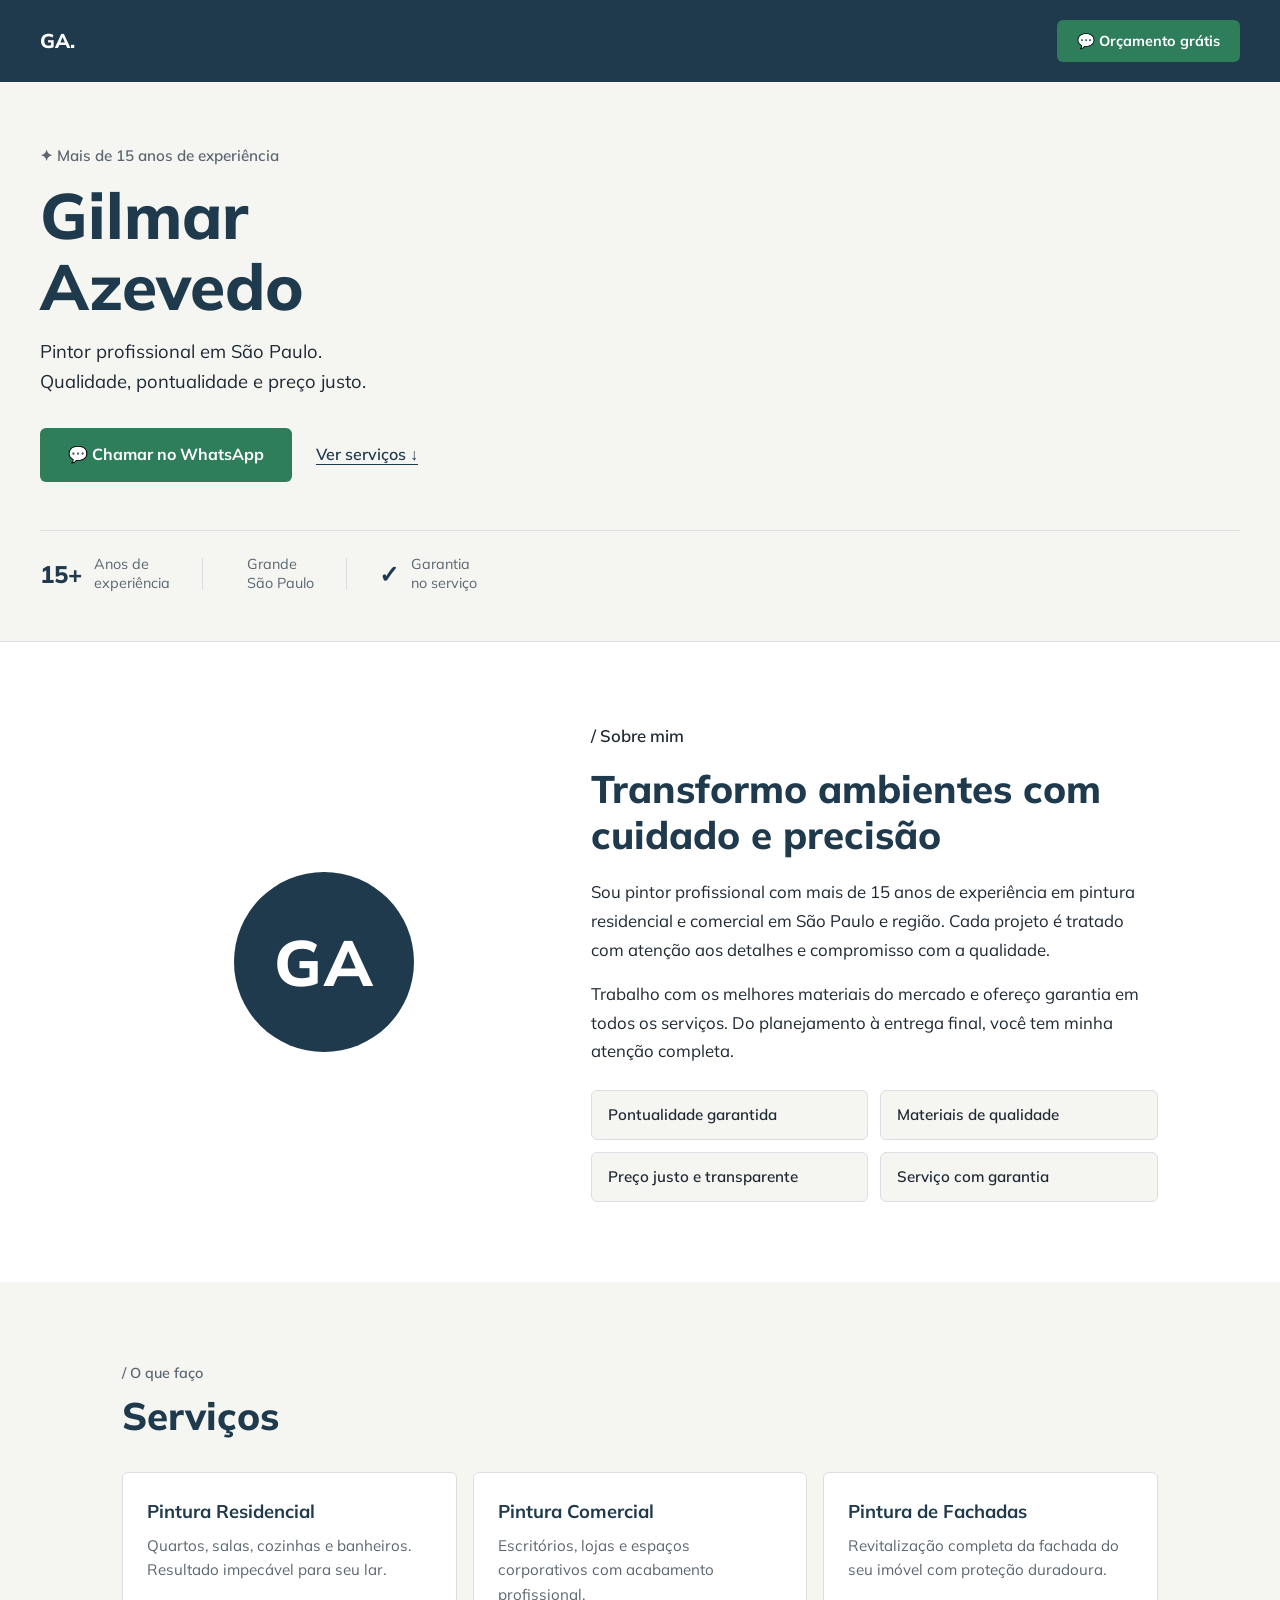
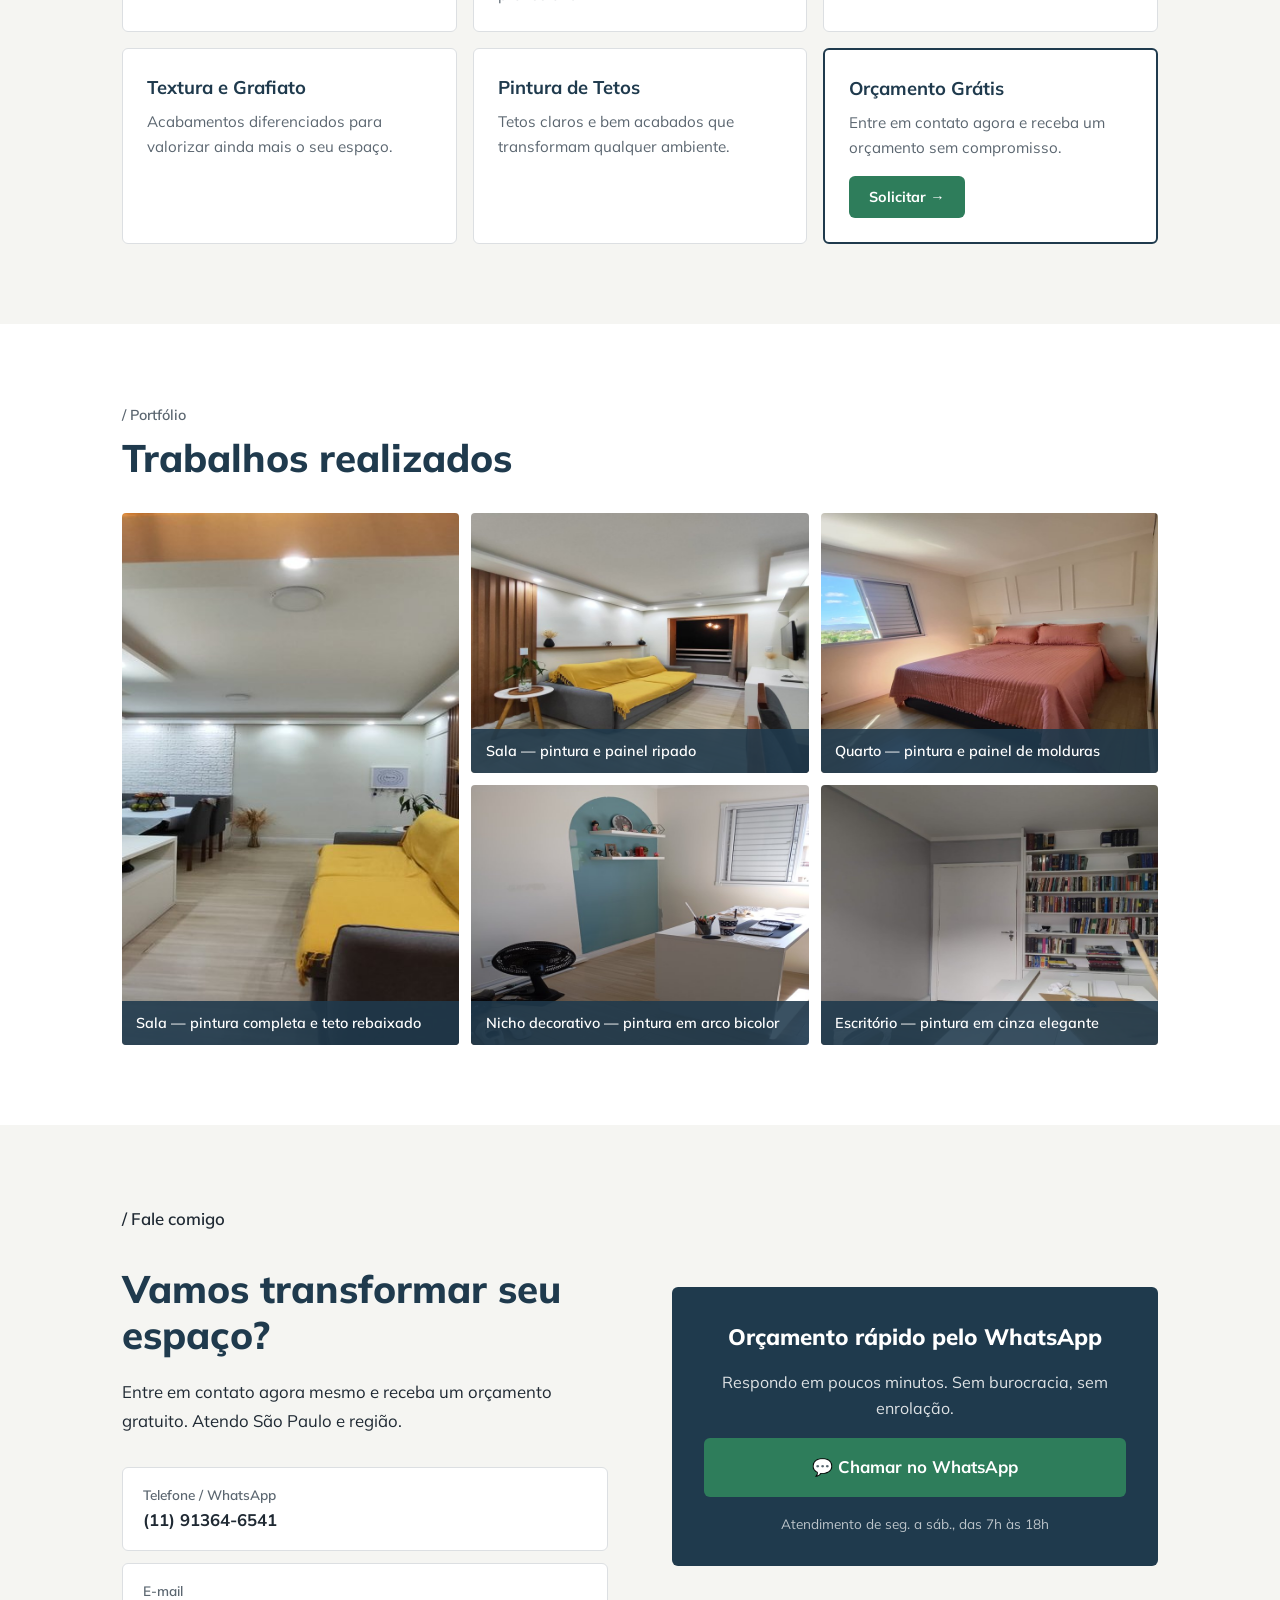
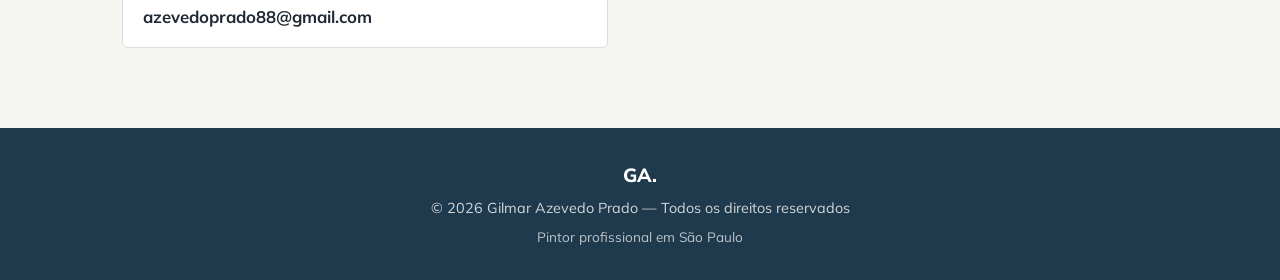
==== index.html @ 09b53ce0 "Novo visual" ====
<!DOCTYPE html>
<html lang="pt-br">
<head>
    <meta charset="UTF-8">
    <meta name="viewport" content="width=device-width, initial-scale=1.0">
    <title>Gilmar Azevedo — Pintor Profissional</title>
    <link rel="stylesheet" href="style.css">
    <link href="https://fonts.googleapis.com/css2?family=Playfair+Display:ital,wght@0,700;0,900;1,700&family=Mulish:wght@300;400;600&display=swap" rel="stylesheet">
</head>
<body>

    <!-- HEADER / HERO -->
    <header class="hero">
        <div class="hero-bg"></div>
        <nav class="navbar">
            <div class="logo">GA<span>.</span></div>
            <a href="https://wa.me/5511913646541?text=Olá,%20gostaria%20de%20um%20orçamento!" target="_blank" class="btn-whatsapp nav-btn">
                💬 Orçamento grátis
            </a>
        </nav>

        <div class="hero-content">
            <p class="hero-tag">✦ Mais de 15 anos de experiência</p>
            <h1>Gilmar<br><em>Azevedo</em></h1>
            <p class="hero-sub">Pintor profissional em São Paulo.<br>Qualidade, pontualidade e preço justo.</p>
            <div class="hero-actions">
                <a href="https://wa.me/5511913646541?text=Olá,%20gostaria%20de%20um%20orçamento!" target="_blank" class="btn-whatsapp">
                    💬 Chamar no WhatsApp
                </a>
                <a href="#servicos" class="btn-outline">Ver serviços ↓</a>
            </div>
        </div>

        <div class="hero-badges">
    <div class="badge">
        <span class="badge-num">15+</span>
        <span class="badge-label">Anos de<br>experiência</span>
    </div>
    <div class="badge-divider"></div>
    <div class="badge">
        <span class="badge-num"></span>
        <span class="badge-label">Grande<br>São Paulo</span>
    </div>
    <div class="badge-divider"></div>
    <div class="badge">
        <span class="badge-num">✓</span>
        <span class="badge-label">Garantia<br>no serviço</span>
    </div>
</div>
    </header>

    <main>

        <!-- SOBRE -->
        <section class="sobre" id="sobre">
            <div class="container sobre-grid">
                <div class="sobre-visual">
                    <div class="avatar-iniciais">GA</div>
                </div>
                <div class="sobre-texto">
                    <p class="section-label">/ Sobre mim</p>
                    <h2>Transformo ambientes com <em>cuidado e precisão</em></h2>
                    <p>Sou pintor profissional com mais de 15 anos de experiência em pintura residencial e comercial em São Paulo e região. Cada projeto é tratado com atenção aos detalhes e compromisso com a qualidade.</p>
                    <p>Trabalho com os melhores materiais do mercado e ofereço garantia em todos os serviços. Do planejamento à entrega final, você tem minha atenção completa.</p>
                    <div class="sobre-diferenciais">
                        <div class="diferencial">
                            <span class="diferencial-icon"></span>
                            <span>Pontualidade garantida</span>
                        </div>
                        <div class="diferencial">
                            <span class="diferencial-icon"></span>
                            <span>Materiais de qualidade</span>
                        </div>
                        <div class="diferencial">
                            <span class="diferencial-icon"></span>
                            <span>Preço justo e transparente</span>
                        </div>
                        <div class="diferencial">
                            <span class="diferencial-icon"></span>
                            <span>Serviço com garantia</span>
                        </div>
                    </div>
                </div>
            </div>
        </section>

        <!-- SERVIÇOS -->
        <section class="servicos" id="servicos">
            <div class="container">
                <p class="section-label">/ O que faço</p>
                <h2>Serviços</h2>
                <div class="servicos-grid">
                    <div class="servico-card">
                        <div class="servico-icon"></div>
                        <h3>Pintura Residencial</h3>
                        <p>Quartos, salas, cozinhas e banheiros. Resultado impecável para seu lar.</p>
                    </div>
                    <div class="servico-card">
                        <div class="servico-icon"></div>
                        <h3>Pintura Comercial</h3>
                        <p>Escritórios, lojas e espaços corporativos com acabamento profissional.</p>
                    </div>
                    <div class="servico-card">
                        <div class="servico-icon"></div>
                        <h3>Pintura de Fachadas</h3>
                        <p>Revitalização completa da fachada do seu imóvel com proteção duradoura.</p>
                    </div>
                    <div class="servico-card">
                        <div class="servico-icon"></div>
                        <h3>Textura e Grafiato</h3>
                        <p>Acabamentos diferenciados para valorizar ainda mais o seu espaço.</p>
                    </div>
                    <div class="servico-card">
                        <div class="servico-icon"></div>
                        <h3>Pintura de Tetos</h3>
                        <p>Tetos claros e bem acabados que transformam qualquer ambiente.</p>
                    </div>
                    <div class="servico-card destaque">
                        <div class="servico-icon"></div>
                        <h3>Orçamento Grátis</h3>
                        <p>Entre em contato agora e receba um orçamento sem compromisso.</p>
                        <a href="https://wa.me/5511913646541?text=Olá,%20gostaria%20de%20um%20orçamento!" target="_blank" class="btn-whatsapp small">Solicitar →</a>
                    </div>
                </div>
            </div>
        </section>

        <!-- GALERIA -->
        <section class="galeria" id="galeria">
    <div class="container">
        <p class="section-label">/ Portfólio</p>
        <h2>Trabalhos <em>realizados</em></h2>

        <div class="galeria-grid">

            <div class="galeria-item grande">
                <img src="trabalho-sala.jpg" alt="Sala reformada com pintura e teto rebaixado">
                <div class="galeria-overlay">
                    <span>Sala — pintura completa e teto rebaixado</span>
                </div>
            </div>

            <div class="galeria-item">
                <img src="trabalho-sala-2.jpg" alt="Sala — ângulo lateral com painel ripado">
                <div class="galeria-overlay">
                    <span>Sala — pintura e painel ripado</span>
                </div>
            </div>

            <div class="galeria-item">
                <img src="trabalho-quarto.jpg" alt="Quarto com pintura e painel de molduras">
                <div class="galeria-overlay">
                    <span>Quarto — pintura e painel de molduras</span>
                </div>
            </div>

            <div class="galeria-item">
                <img src="trabalho-nicho.jpg" alt="Nicho em arco com pintura colorida">
                <div class="galeria-overlay">
                    <span>Nicho decorativo — pintura em arco bicolor</span>
                </div>
            </div>

            <div class="galeria-item">
                <img src="trabalho-escritorio.jpg" alt="Escritório com pintura em cinza">
                <div class="galeria-overlay">
                    <span>Escritório — pintura em cinza elegante</span>
                </div>
            </div>

        </div>
    </div>
</section>

        <!-- CONTATO -->
        <section class="contato" id="contato">
            <div class="container contato-grid">
                <div class="contato-texto">
                    <p class="section-label">/ Fale comigo</p>
                    <h2>Vamos transformar seu espaço?</h2>
                    <p>Entre em contato agora mesmo e receba um orçamento gratuito. Atendo São Paulo e região.</p>
                    <div class="contato-infos">
                        <a href="tel:+5511913646541" class="contato-item">
                            <span class="contato-icon">📞</span>
                            <div>
                                <span class="contato-label">Telefone / WhatsApp</span>
                                <span class="contato-valor">(11) 91364-6541</span>
                            </div>
                        </a>
                        <a href="mailto:azevedoprado88@gmail.com" class="contato-item">
                            <span class="contato-icon">✉️</span>
                            <div>
                                <span class="contato-label">E-mail</span>
                                <span class="contato-valor">azevedoprado88@gmail.com</span>
                            </div>
                        </a>
                    </div>
                </div>
                <div class="contato-cta">
                    <div class="cta-card">
                        <h3>Orçamento rápido pelo WhatsApp</h3>
                        <p>Respondo em poucos minutos. Sem burocracia, sem enrolação.</p>
                        <a href="https://wa.me/5511913646541?text=Olá,%20gostaria%20de%20um%20orçamento!" target="_blank" class="btn-whatsapp large">
                            💬 Chamar no WhatsApp
                        </a>
                        <span class="cta-disclaimer">Atendimento de seg. a sáb., das 7h às 18h</span>
                    </div>
                </div>
            </div>
        </section>

    </main>

    <!-- FOOTER -->
    <footer>
        <div class="container footer-inner">
            <div class="footer-logo">GA<span>.</span></div>
            <p>© 2026 Gilmar Azevedo Prado — Todos os direitos reservados</p>
            <p class="footer-sub">Pintor profissional em São Paulo</p>
        </div>
    </footer>

    <script src="script.js"></script>
</body>
</html>
---- style.css ----
/* ==========================================
   RESET & VARIÁVEIS
   ========================================== */
*, *::before, *::after {
    margin: 0;
    padding: 0;
    box-sizing: border-box;
}

:root {
    --bg: #f5f5f2;          /* off-white para alternar seções */
    --white: #ffffff;
    --text: #1f2933;        /* cinza quase preto */
    --muted: #5b6670;       /* texto secundário (contraste ok sobre branco) */
    --border: #dcdfe2;
    --primary: #1f3a4d;     /* azul-petróleo: títulos, navbar, rodapé */
    --green: #2e7d5b;       /* destaque: só botões de WhatsApp */
    --green-dark: #246248;
}

html {
    scroll-behavior: smooth;
}

body {
    font-family: 'Mulish', sans-serif;
    font-weight: 400;
    line-height: 1.6;
    background-color: var(--white);
    color: var(--text);
    overflow-x: hidden;
}

:focus-visible {
    outline: 3px solid var(--primary);
    outline-offset: 2px;
}

/* ==========================================
   UTILITÁRIOS
   ========================================== */
.container {
    max-width: 1100px;
    margin: 0 auto;
    padding: 0 2rem;
}

/* Rótulo acima dos títulos: discreto, sem caixa alta */
.section-label {
    display: block;
    font-size: 0.9rem;
    font-weight: 600;
    color: var(--muted);
    margin-bottom: 0.5rem;
}

h2 {
    font-family: 'Mulish', sans-serif;
    font-size: clamp(1.7rem, 3.5vw, 2.4rem);
    font-weight: 800;
    line-height: 1.2;
    color: var(--primary);
    margin-bottom: 1.25rem;
}

/* Sem palavra em itálico/cor diferente nos títulos */
h2 em,
.hero-content h1 em {
    font-style: normal;
    color: inherit;
    font-weight: inherit;
}

/* ==========================================
   BOTÕES
   ========================================== */
.btn-whatsapp {
    display: inline-flex;
    align-items: center;
    justify-content: center;
    gap: 0.5rem;
    background-color: var(--green);
    color: var(--white);
    text-decoration: none;
    padding: 0.9rem 1.75rem;
    border-radius: 6px;
    font-family: 'Mulish', sans-serif;
    font-weight: 700;
    font-size: 1rem;
    transition: background-color 0.2s;
    border: none;
    cursor: pointer;
}

.btn-whatsapp:hover {
    background-color: var(--green-dark);
}

.btn-whatsapp.small {
    padding: 0.6rem 1.25rem;
    font-size: 0.9rem;
    margin-top: 1rem;
}

.btn-whatsapp.large {
    padding: 1rem 2rem;
    font-size: 1.05rem;
    width: 100%;
}

.btn-whatsapp.nav-btn {
    padding: 0.6rem 1.25rem;
    font-size: 0.9rem;
}

/* Link secundário ("Ver serviços") */
.btn-outline {
    display: inline-flex;
    align-items: center;
    gap: 0.5rem;
    color: var(--primary);
    text-decoration: underline;
    text-underline-offset: 4px;
    font-weight: 600;
    font-size: 1rem;
    border: none;
    background: none;
    cursor: pointer;
}

.btn-outline:hover {
    color: var(--green-dark);
}

/* ==========================================
   NAVBAR
   ========================================== */
.navbar {
    position: fixed;
    top: 0; left: 0; right: 0;
    z-index: 100;
    display: flex;
    align-items: center;
    justify-content: space-between;
    padding: 0.9rem 2.5rem;
    background: var(--primary) !important;
    border-bottom: none !important;
}

.logo {
    font-family: 'Mulish', sans-serif;
    font-weight: 800;
    font-size: 1.25rem;
    color: var(--primary);
}

.logo {
    color: #ffffff;
}
/* ==========================================
   HERO
   ========================================== */
.hero {
    background-color: var(--bg);
    display: flex;
    flex-direction: column;
    justify-content: center;
    padding: 9rem 2.5rem 3rem;
    border-bottom: 1px solid var(--border);
}

/* Remove fundo com degradê e textura */
.hero-bg,
.hero::before {
    display: none;
}

.hero-tag {
    display: block;
    color: var(--muted);
    font-size: 0.95rem;
    font-weight: 600;
    margin-bottom: 0.75rem;
}

.hero-content {
    max-width: 700px;
}

.hero-content h1 {
    font-family: 'Mulish', sans-serif;
    font-size: clamp(2.5rem, 6vw, 4rem);
    font-weight: 800;
    color: var(--primary);
    line-height: 1.1;
    margin-bottom: 1rem;
}

.hero-sub {
    color: var(--text);
    font-size: 1.15rem;
    line-height: 1.6;
    margin-bottom: 2rem;
    max-width: 44ch;
}

.hero-actions {
    display: flex;
    gap: 1.5rem;
    align-items: center;
    flex-wrap: wrap;
}

/* Faixa de números: mais discreta */
.hero-badges {
    display: flex;
    align-items: center;
    gap: 2rem;
    margin-top: 3rem;
    padding-top: 1.5rem;
    border-top: 1px solid var(--border);
}

.badge {
    display: flex;
    align-items: center;
    gap: 0.75rem;
}

.badge-num {
    font-family: 'Mulish', sans-serif;
    font-size: 1.5rem;
    font-weight: 800;
    color: var(--primary);
    line-height: 1;
}

.badge-label {
    font-size: 0.9rem;
    color: var(--muted);
    line-height: 1.3;
}

.badge-divider {
    width: 1px;
    height: 32px;
    background: var(--border);
}

/* ==========================================
   SOBRE
   ========================================== */
.sobre {
    padding: 5rem 0;
    background: var(--white);
}

.sobre-grid {
    display: grid;
    grid-template-columns: 1fr 1.4fr;
    gap: 4rem;
    align-items: center;
}

.sobre-visual {
    position: relative;
}

.sobre-img-placeholder {
    width: 100%;
    aspect-ratio: 3/4;
    background: var(--bg);
    border-radius: 6px;
    display: flex;
    flex-direction: column;
    align-items: center;
    justify-content: center;
    gap: 0.75rem;
    color: var(--muted);
    font-size: 0.9rem;
}

.sobre-img-placeholder span {
    font-size: 2.5rem;
}

.avatar-iniciais {
    width: 180px;
    height: 180px;
    border-radius: 50%;
    background-color: var(--primary);
    border: none;
    display: flex;
    align-items: center;
    justify-content: center;
    font-family: 'Mulish', sans-serif;
    font-size: 64px;
    font-weight: 800;
    color: var(--white);
    letter-spacing: 2px;
    margin: 0 auto;
}

/* Círculo decorativo removido */
.sobre-detalhe {
    display: none;
}

.sobre-texto p {
    color: var(--text);
    line-height: 1.7;
    margin-bottom: 1rem;
    font-size: 1.05rem;
    max-width: 62ch;
}

.sobre-diferenciais {
    display: grid;
    grid-template-columns: 1fr 1fr;
    gap: 0.75rem;
    margin-top: 1.5rem;
}

.diferencial {
    display: flex;
    align-items: center;
    gap: 0.75rem;
    font-size: 0.95rem;
    font-weight: 600;
    color: var(--text);
    background: var(--bg);
    padding: 0.75rem 1rem;
    border-radius: 6px;
    border: 1px solid var(--border);
}

/* Emojis escondidos (o ideal é apagar do HTML) */
.diferencial-icon,
.servico-icon,
.contato-icon {
    display: none;
}

/* ==========================================
   SERVIÇOS
   ========================================== */
.servicos {
    padding: 5rem 0;
    background: var(--bg);
}

.servicos-grid {
    display: grid;
    grid-template-columns: repeat(3, 1fr);
    gap: 1rem;
    margin-top: 2rem;
}

.servico-card {
    background: var(--white);
    border: 1px solid var(--border);
    border-radius: 6px;
    padding: 1.5rem;
}

/* Card de orçamento: mesma estrutura, só com borda de destaque */
.servico-card.destaque {
    background: var(--white);
    border: 2px solid var(--primary);
    color: var(--text);
}

.servico-card.destaque h3 {
    color: var(--primary);
}

.servico-card.destaque p {
    color: var(--muted);
}

.servico-card h3 {
    font-family: 'Mulish', sans-serif;
    font-size: 1.15rem;
    font-weight: 700;
    color: var(--primary);
    margin-bottom: 0.5rem;
}

.servico-card p {
    font-size: 0.95rem;
    color: var(--muted);
    line-height: 1.6;
}

/* ==========================================
   GALERIA
   ========================================== */
.galeria {
    padding: 5rem 0;
    background: var(--white);
}

.galeria-grid {
    display: grid;
    grid-template-columns: repeat(3, 1fr);
    grid-template-rows: 260px 260px;
    gap: 0.75rem;
    margin-top: 2rem;
}

.galeria-item {
    position: relative;
    overflow: hidden;
    border-radius: 4px;
}

.galeria-item.grande {
    grid-row: span 2;
}

.galeria-item img {
    width: 100%;
    height: 100%;
    object-fit: cover;
    display: block;
    transition: transform 0.8s ease;
}
.galeria-item:hover img {
    transform: scale(1.07);
}

/* Legenda sempre visível (no celular não existe "hover") */
.galeria-overlay {
    position: absolute;
    left: 0; right: 0; bottom: 0;
    background: rgba(31, 58, 77, 0.88);
    padding: 0.6rem 0.9rem;
}

.galeria-overlay span {
    font-size: 0.9rem;
    font-weight: 600;
    color: var(--white);
    line-height: 1.4;
}

/* ==========================================
   CONTATO
   ========================================== */
.contato {
    padding: 5rem 0;
    background: var(--bg);
}

.contato-grid {
    display: grid;
    grid-template-columns: 1fr 1fr;
    gap: 4rem;
    align-items: center;
}

.contato-texto p {
    color: var(--text);
    line-height: 1.7;
    margin-bottom: 2rem;
    font-size: 1.05rem;
}

.contato-infos {
    display: flex;
    flex-direction: column;
    gap: 0.75rem;
}

.contato-item {
    display: flex;
    align-items: center;
    gap: 1rem;
    padding: 1rem 1.25rem;
    background: var(--white);
    border: 1px solid var(--border);
    border-radius: 6px;
    text-decoration: none;
}

.contato-item:hover {
    border-color: var(--primary);
}

.contato-label {
    display: block;
    font-size: 0.85rem;
    color: var(--muted);
    font-weight: 600;
    margin-bottom: 0.1rem;
}

.contato-valor {
    display: block;
    font-size: 1.05rem;
    color: var(--text);
    font-weight: 700;
}

.cta-card {
    background: var(--primary);
    border-radius: 6px;
    padding: 2rem;
    text-align: center;
    display: flex;
    flex-direction: column;
    align-items: center;
    gap: 1rem;
}

.cta-card h3 {
    font-family: 'Mulish', sans-serif;
    font-size: 1.4rem;
    color: var(--white);
    font-weight: 800;
}

.cta-card p {
    color: rgba(255, 255, 255, 0.85);
    font-size: 1rem;
    line-height: 1.6;
}

.cta-disclaimer {
    font-size: 0.85rem;
    color: rgba(255, 255, 255, 0.7);
}

/* ==========================================
   FOOTER
   ========================================== */
footer {
    background: var(--primary);
    padding: 2rem 0;
}

.footer-inner {
    display: flex;
    flex-direction: column;
    align-items: center;
    gap: 0.4rem;
    text-align: center;
}

.footer-logo {
    font-family: 'Mulish', sans-serif;
    font-size: 1.2rem;
    font-weight: 800;
    color: var(--white);
}

.footer-logo span {
    color: inherit;
}

footer p {
    color: rgba(255, 255, 255, 0.8);
    font-size: 0.9rem;
}

.footer-sub {
    color: rgba(255, 255, 255, 0.7) !important;
    font-size: 0.85rem !important;
}

/* ==========================================
   RESPONSIVO
   ========================================== */
@media (max-width: 768px) {
    .navbar { padding: 0.8rem 1.25rem; }

    .hero { padding: 7rem 1.5rem 2.5rem; }
    .hero-badges { gap: 1.25rem; flex-wrap: wrap; }

    .sobre-grid,
    .contato-grid { grid-template-columns: 1fr; gap: 2.5rem; }

    .servicos-grid { grid-template-columns: 1fr 1fr; }

    .galeria-grid {
        grid-template-columns: 1fr 1fr;
        grid-template-rows: auto;
    }
    .galeria-item,
    .galeria-item.grande {
        grid-row: span 1;
        height: 200px;
    }

    .sobre-diferenciais { grid-template-columns: 1fr; }
}

@media (max-width: 480px) {
    .servicos-grid { grid-template-columns: 1fr; }
    .galeria-grid { grid-template-columns: 1fr; }
    .galeria-item { height: 220px; }
    .hero-actions { flex-direction: column; align-items: flex-start; }
}

@media (prefers-reduced-motion: reduce) {
    html { scroll-behavior: auto; }
}
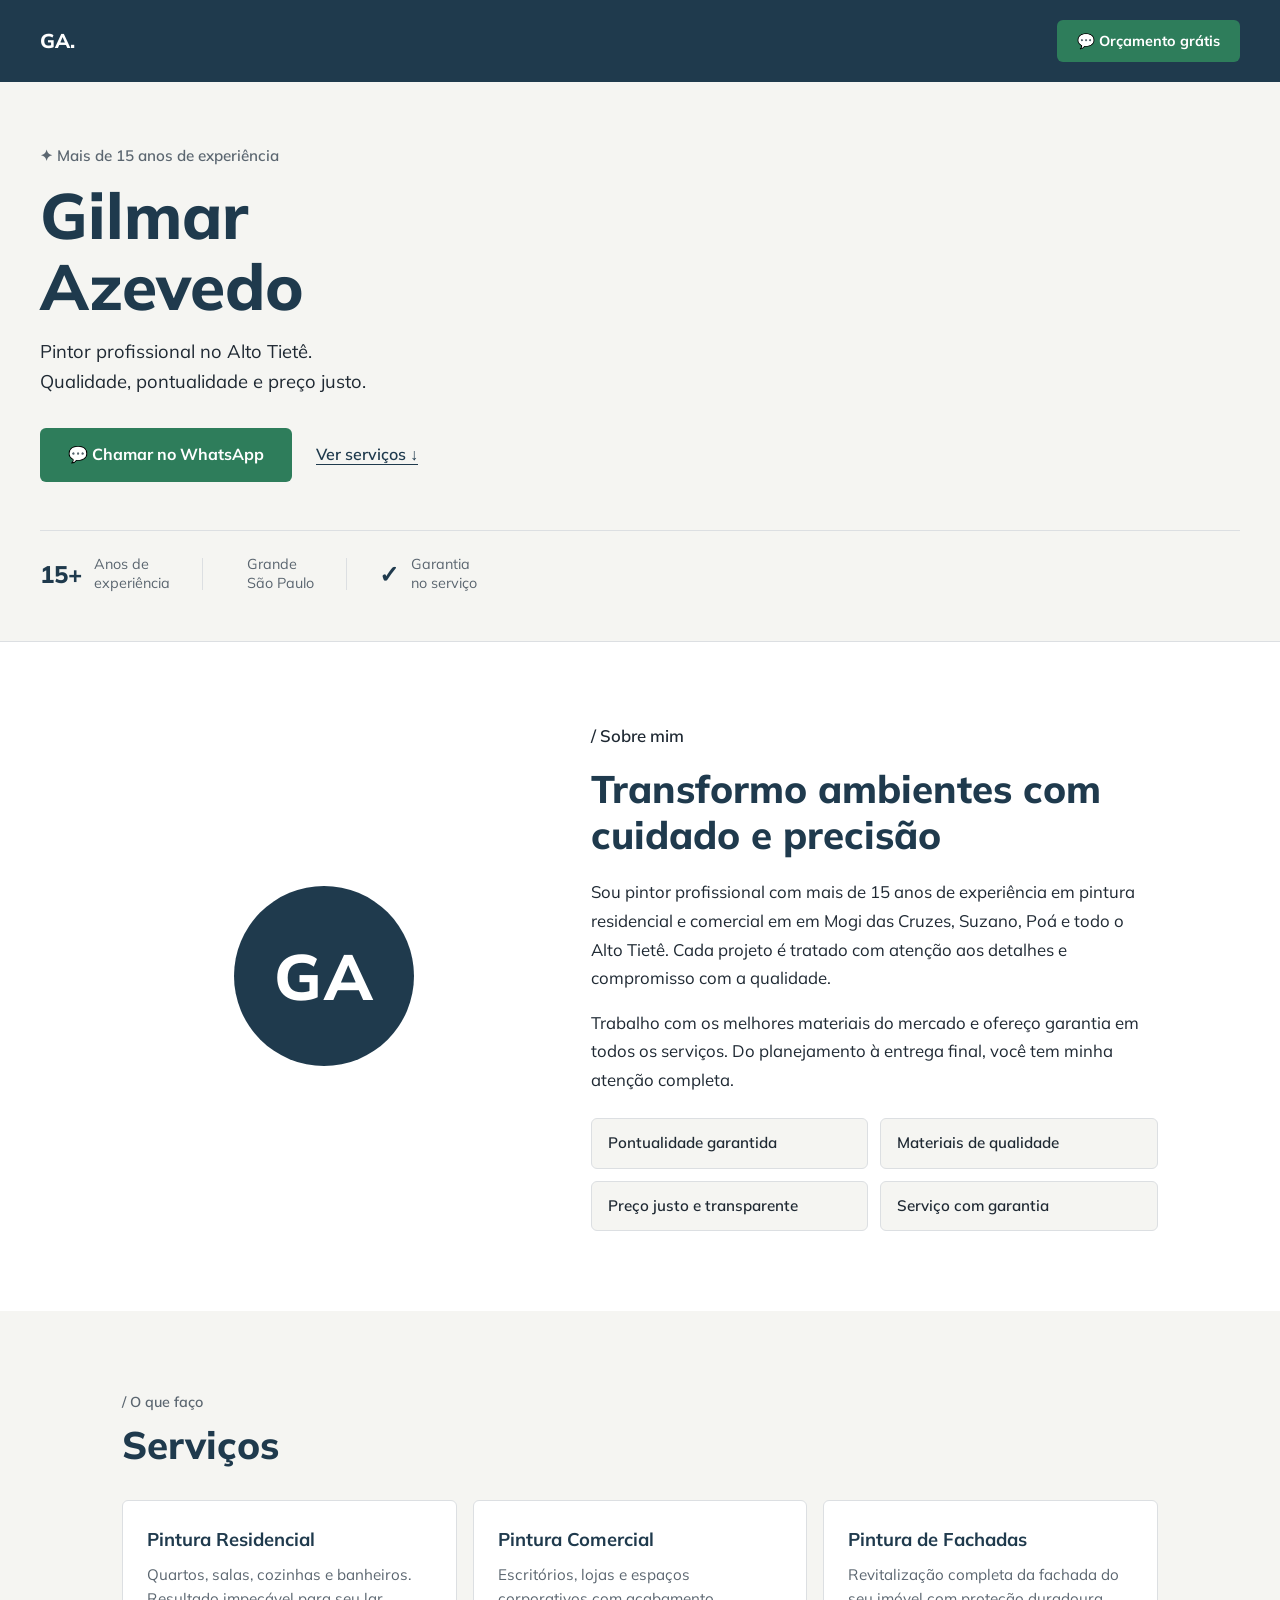
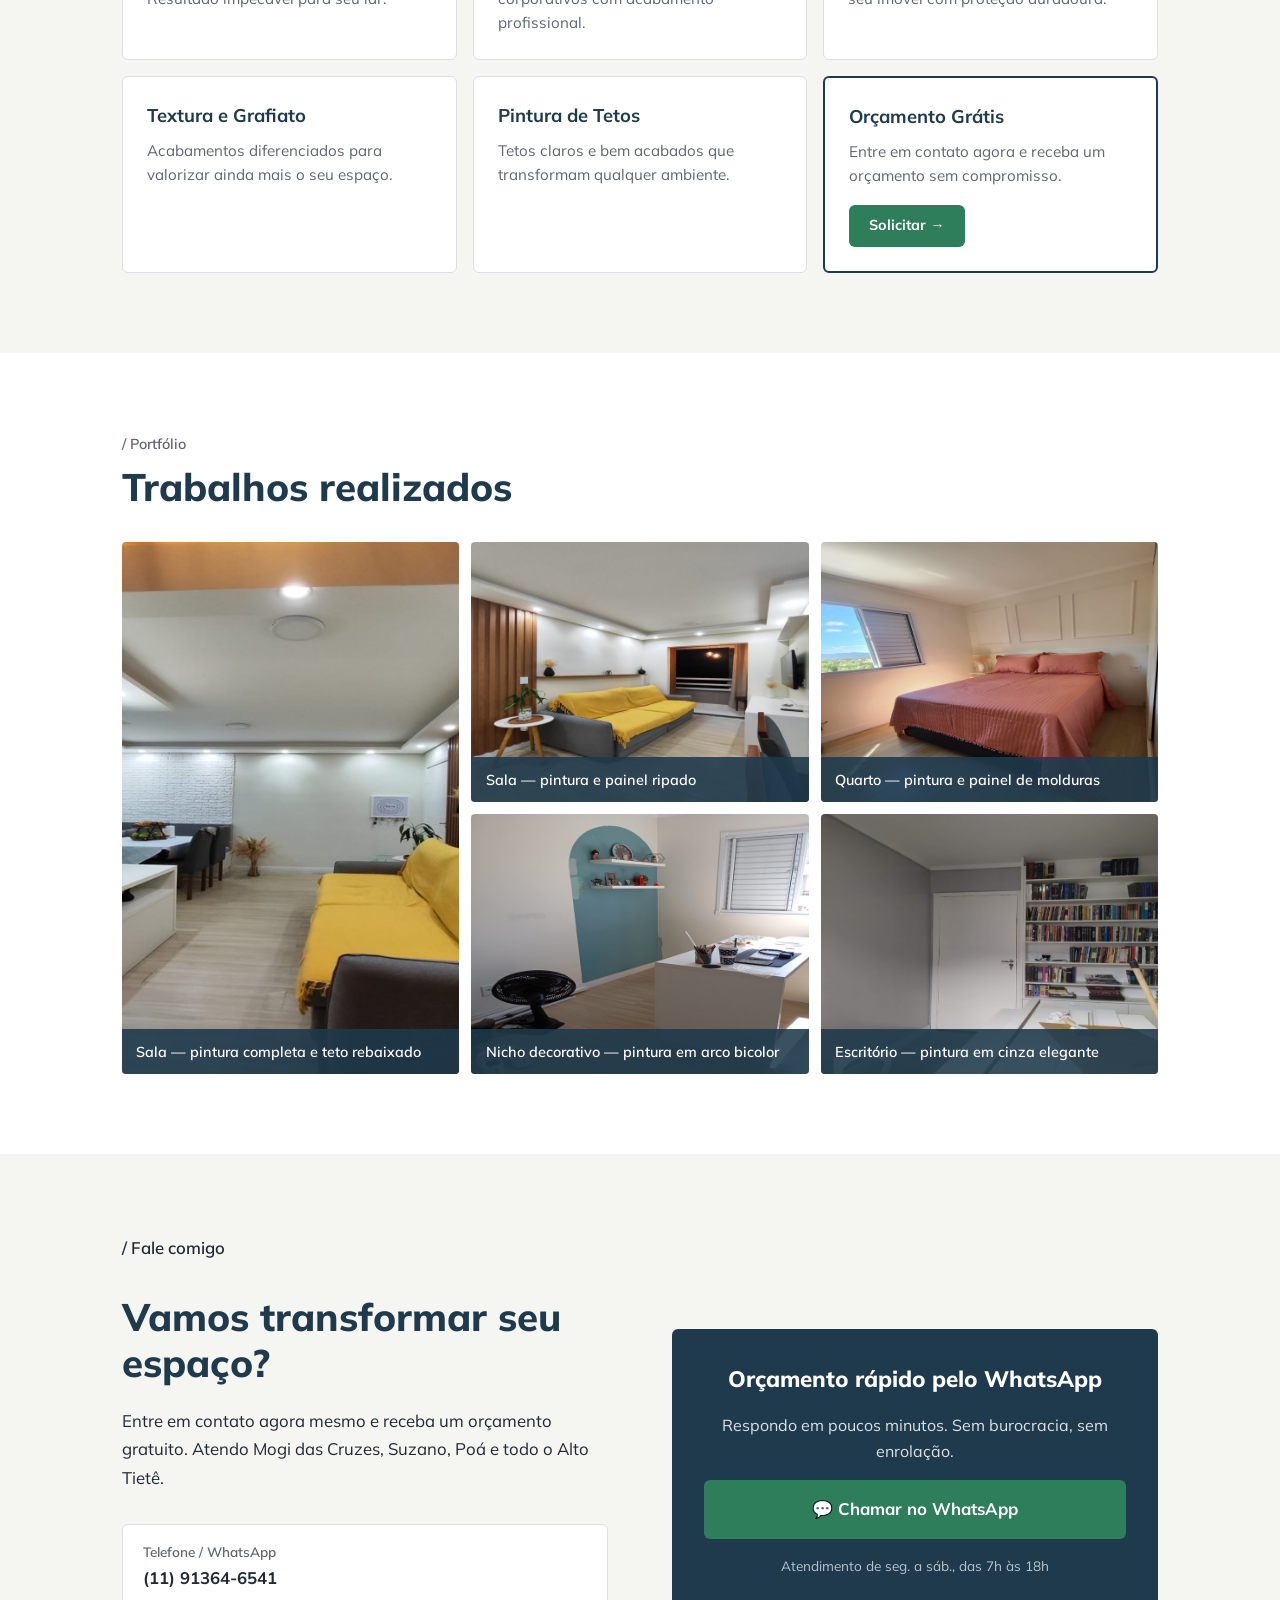
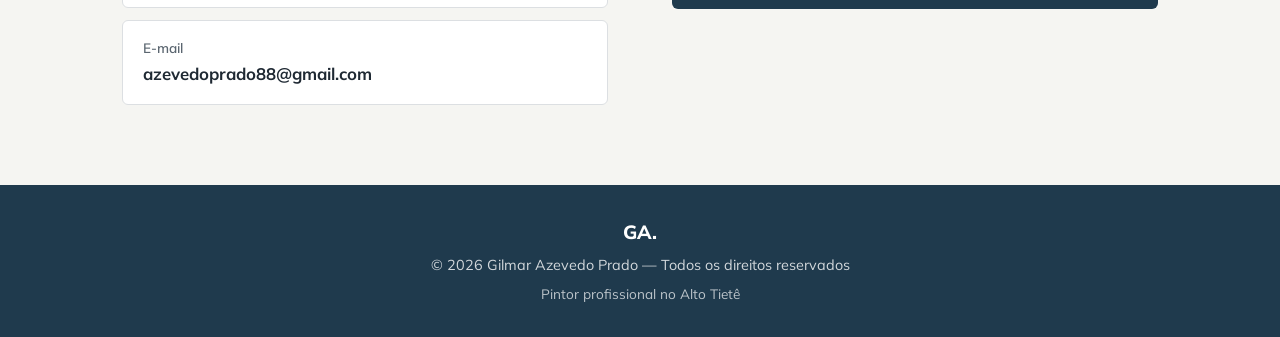
==== commit 4badb422: "Mudança de região" ====
--- a/index.html
+++ b/index.html
@@ -22,7 +22,7 @@
         <div class="hero-content">
             <p class="hero-tag">✦ Mais de 15 anos de experiência</p>
             <h1>Gilmar<br><em>Azevedo</em></h1>
-            <p class="hero-sub">Pintor profissional em São Paulo.<br>Qualidade, pontualidade e preço justo.</p>
+            <p class="hero-sub">Pintor profissional no Alto Tietê.<br>Qualidade, pontualidade e preço justo.</p>
             <div class="hero-actions">
                 <a href="https://wa.me/5511913646541?text=Olá,%20gostaria%20de%20um%20orçamento!" target="_blank" class="btn-whatsapp">
                     💬 Chamar no WhatsApp
@@ -60,7 +60,7 @@
                 <div class="sobre-texto">
                     <p class="section-label">/ Sobre mim</p>
                     <h2>Transformo ambientes com <em>cuidado e precisão</em></h2>
-                    <p>Sou pintor profissional com mais de 15 anos de experiência em pintura residencial e comercial em São Paulo e região. Cada projeto é tratado com atenção aos detalhes e compromisso com a qualidade.</p>
+                    <p>Sou pintor profissional com mais de 15 anos de experiência em pintura residencial e comercial em em Mogi das Cruzes, Suzano, Poá e todo o Alto Tietê. Cada projeto é tratado com atenção aos detalhes e compromisso com a qualidade.</p>
                     <p>Trabalho com os melhores materiais do mercado e ofereço garantia em todos os serviços. Do planejamento à entrega final, você tem minha atenção completa.</p>
                     <div class="sobre-diferenciais">
                         <div class="diferencial">
@@ -178,7 +178,7 @@
                 <div class="contato-texto">
                     <p class="section-label">/ Fale comigo</p>
                     <h2>Vamos transformar seu espaço?</h2>
-                    <p>Entre em contato agora mesmo e receba um orçamento gratuito. Atendo São Paulo e região.</p>
+                    <p>Entre em contato agora mesmo e receba um orçamento gratuito. Atendo Mogi das Cruzes, Suzano, Poá e todo o Alto Tietê.</p>
                     <div class="contato-infos">
                         <a href="tel:+5511913646541" class="contato-item">
                             <span class="contato-icon">📞</span>
@@ -216,7 +216,7 @@
         <div class="container footer-inner">
             <div class="footer-logo">GA<span>.</span></div>
             <p>© 2026 Gilmar Azevedo Prado — Todos os direitos reservados</p>
-            <p class="footer-sub">Pintor profissional em São Paulo</p>
+            <p class="footer-sub">Pintor profissional no Alto Tietê</p>
         </div>
     </footer>
 
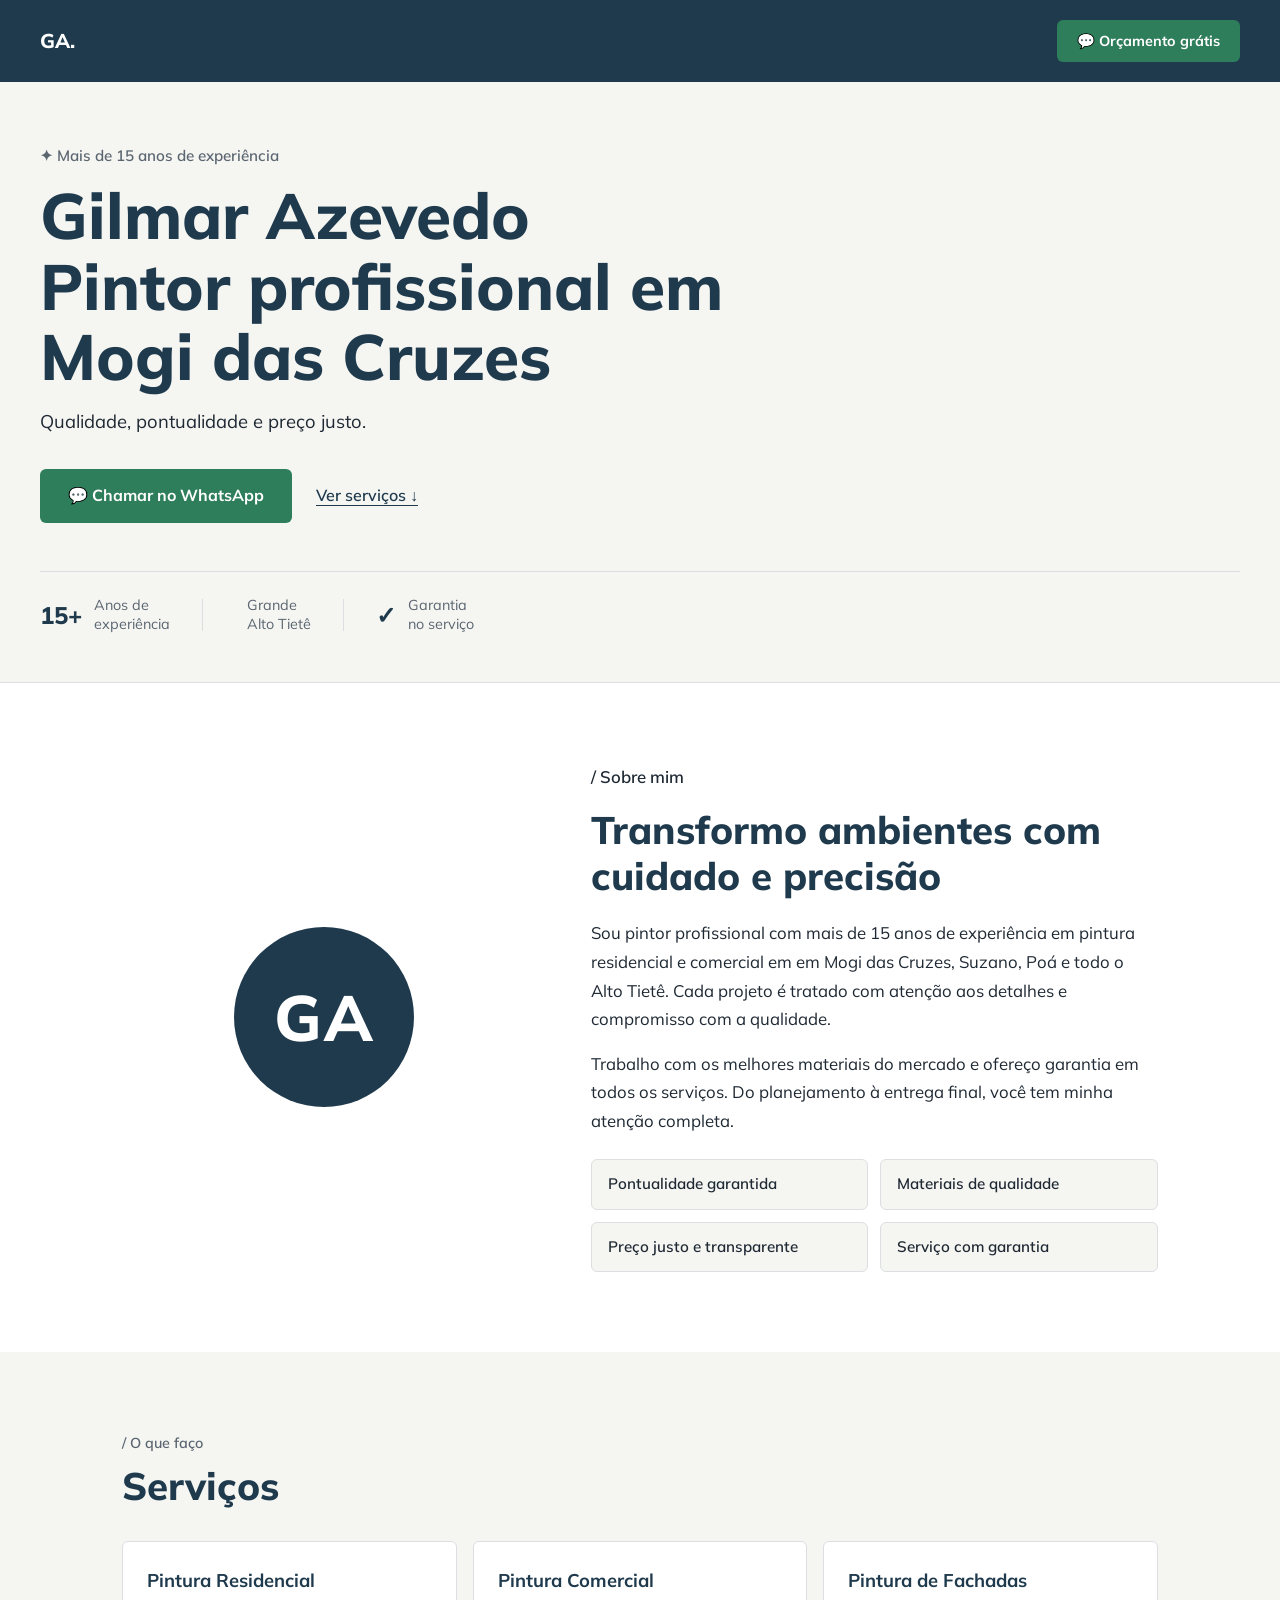
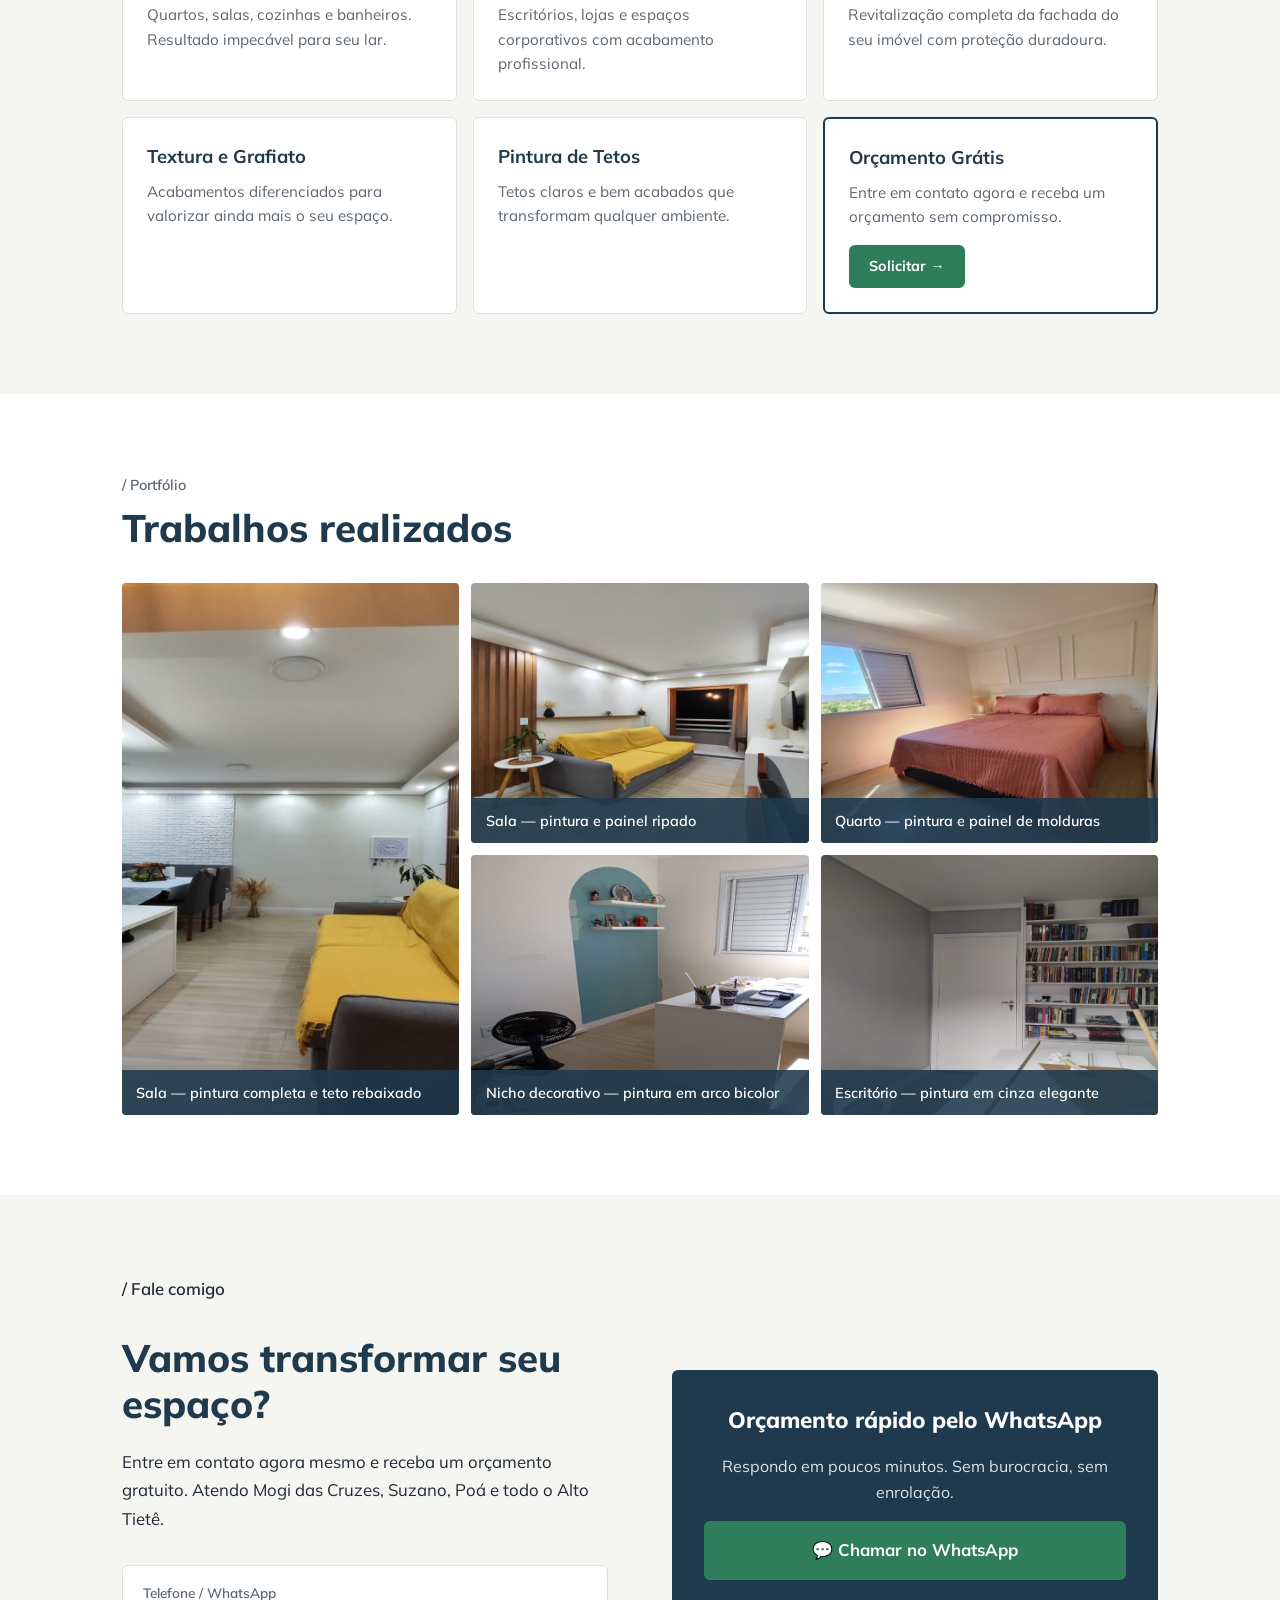
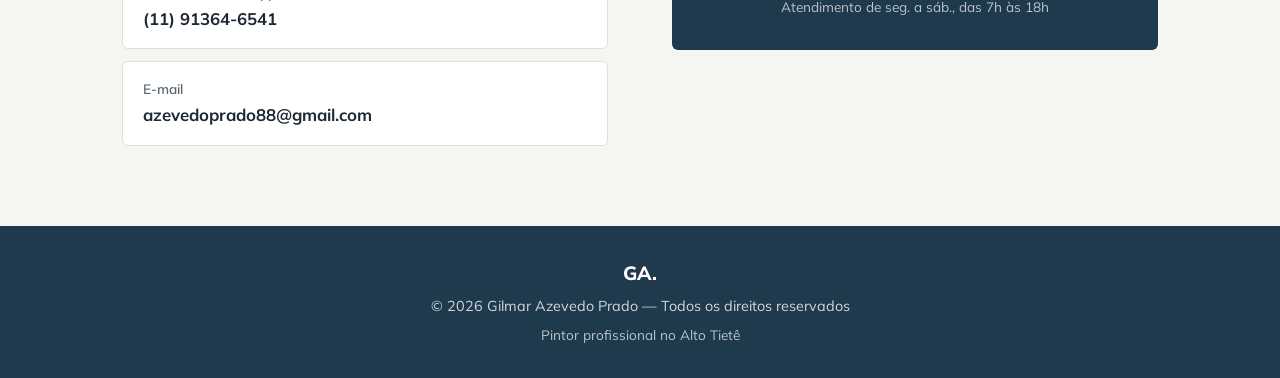
==== commit 366d8326: "alteração no h1" ====
--- a/index.html
+++ b/index.html
@@ -21,8 +21,8 @@
 
         <div class="hero-content">
             <p class="hero-tag">✦ Mais de 15 anos de experiência</p>
-            <h1>Gilmar<br><em>Azevedo</em></h1>
-            <p class="hero-sub">Pintor profissional no Alto Tietê.<br>Qualidade, pontualidade e preço justo.</p>
+            <h1>Gilmar Azevedo<br><em>Pintor profissional em Mogi das Cruzes</em></h1>
+            <p class="hero-sub">Qualidade, pontualidade e preço justo.</p>
             <div class="hero-actions">
                 <a href="https://wa.me/5511913646541?text=Olá,%20gostaria%20de%20um%20orçamento!" target="_blank" class="btn-whatsapp">
                     💬 Chamar no WhatsApp
@@ -39,7 +39,7 @@
     <div class="badge-divider"></div>
     <div class="badge">
         <span class="badge-num"></span>
-        <span class="badge-label">Grande<br>São Paulo</span>
+        <span class="badge-label">Grande<br>Alto Tietê</span>
     </div>
     <div class="badge-divider"></div>
     <div class="badge">
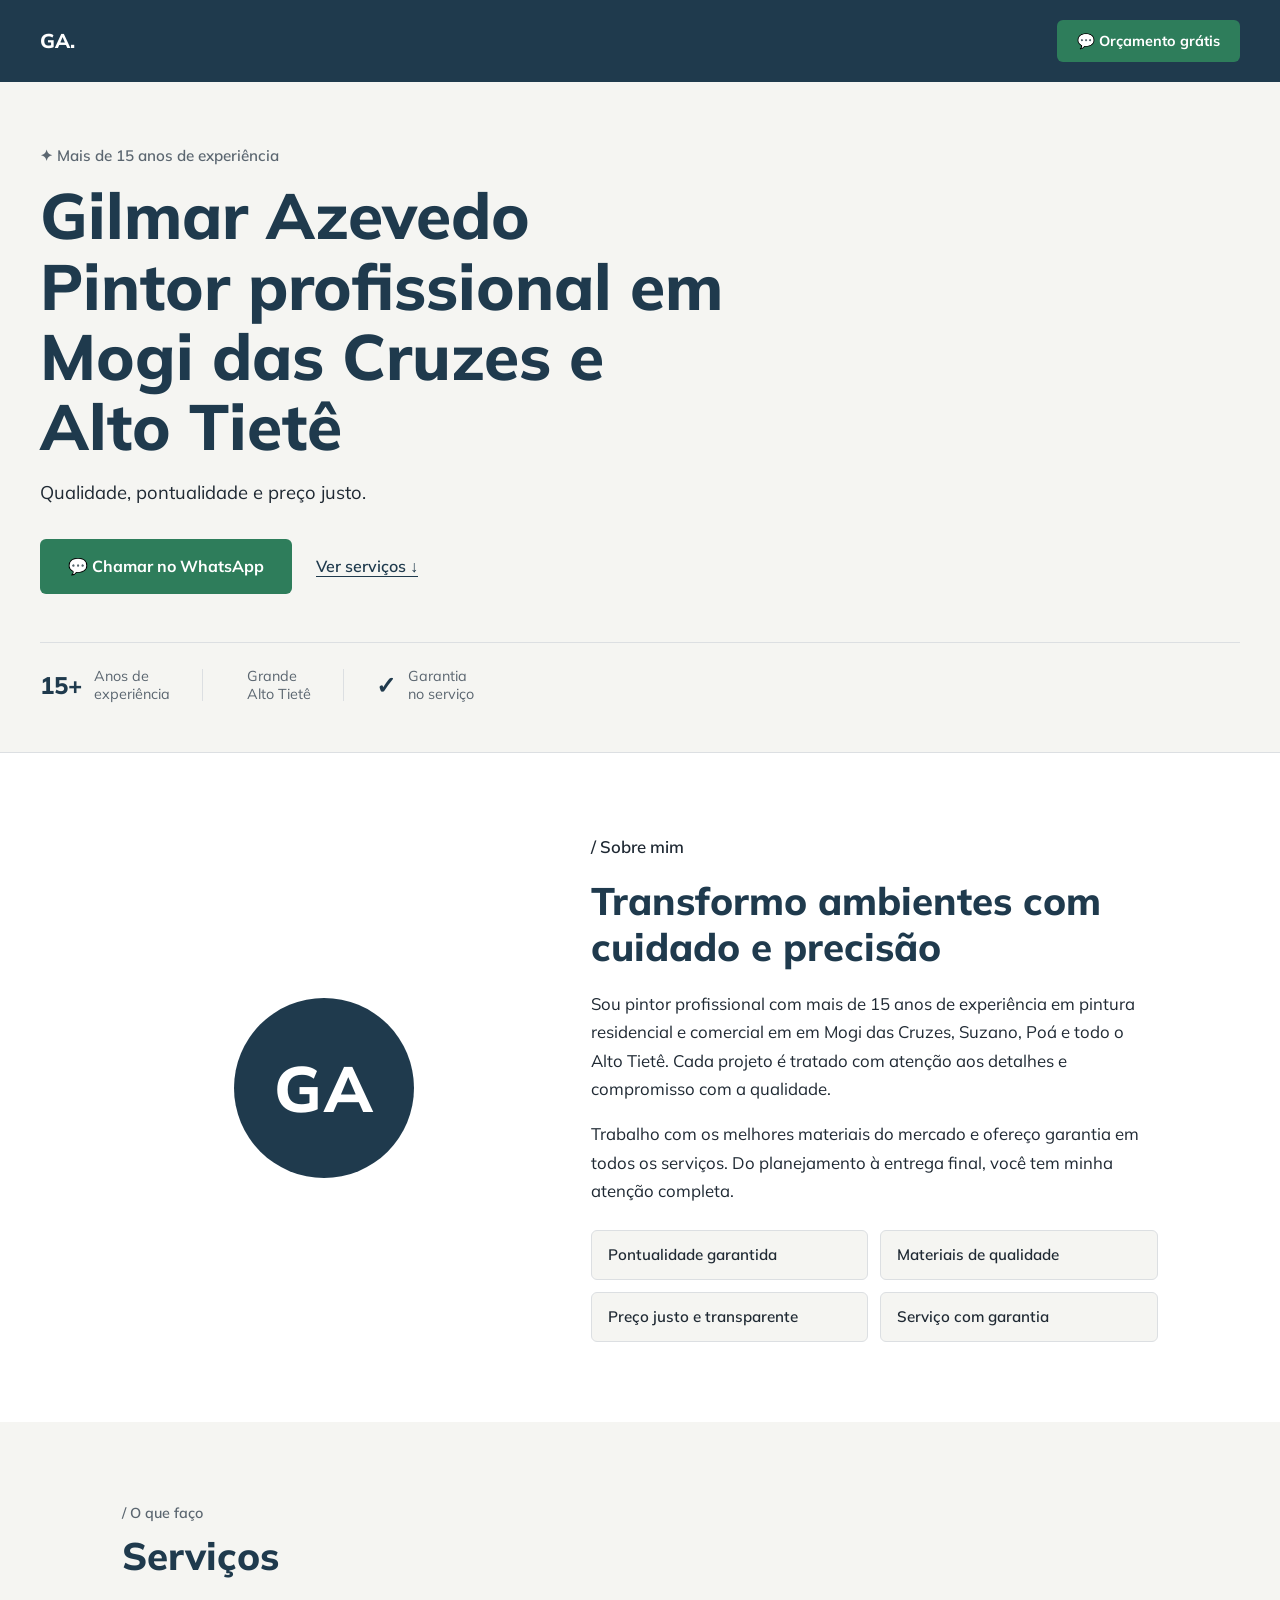
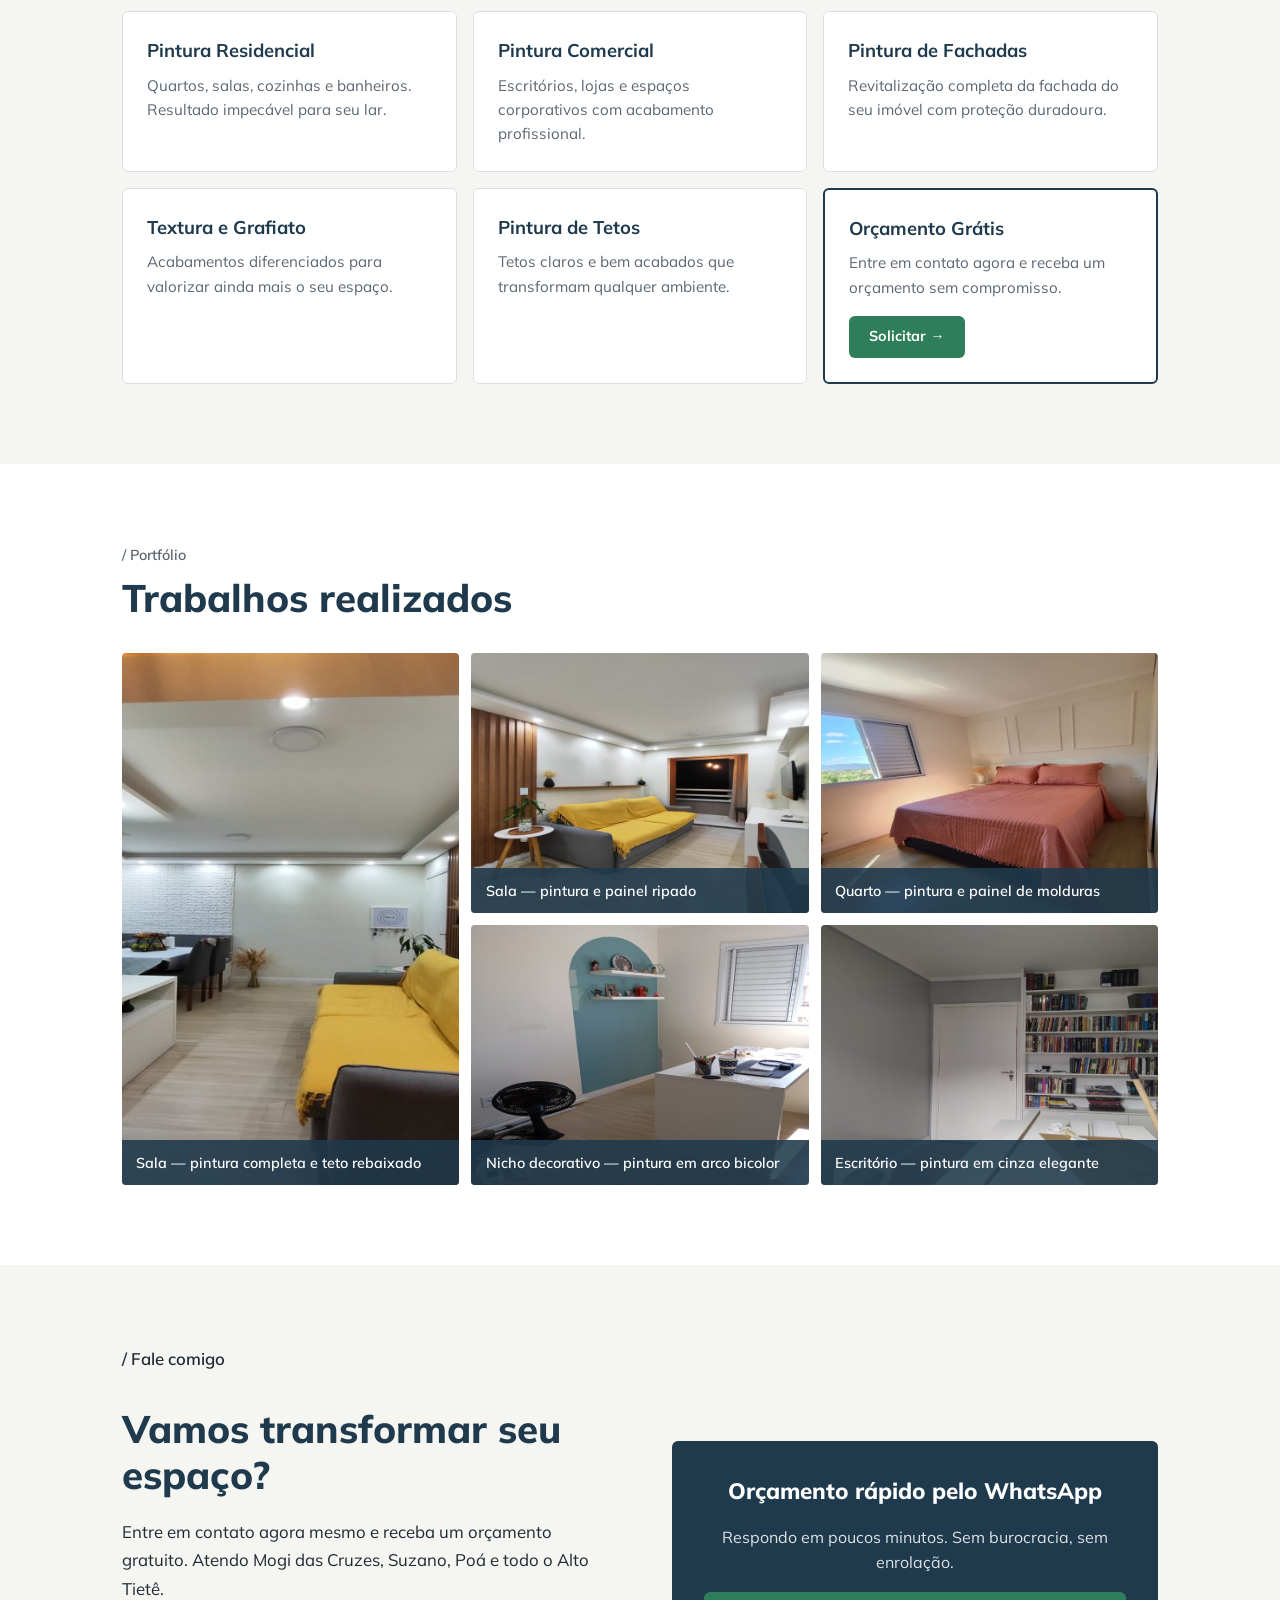
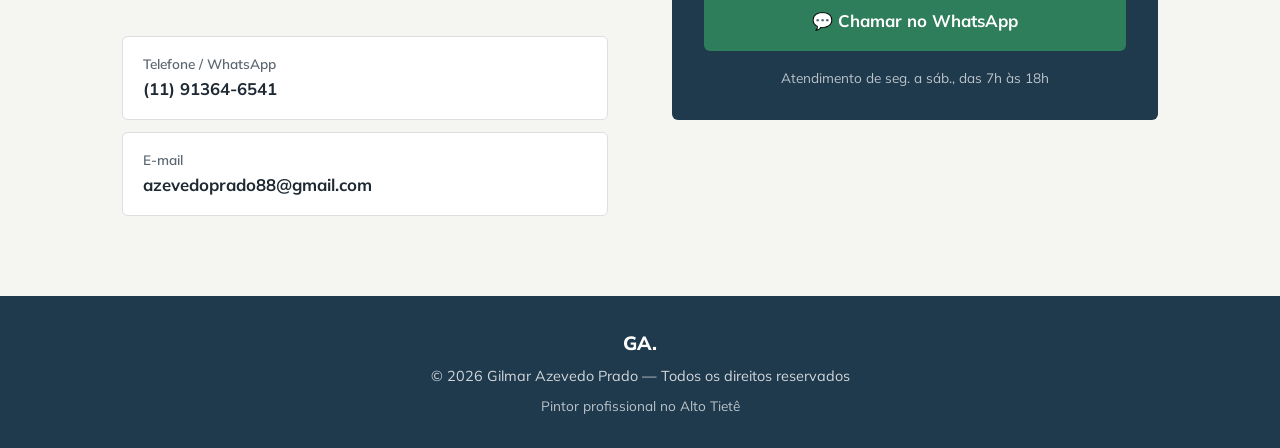
==== commit 9dcbc48f: "novo h1" ====
--- a/index.html
+++ b/index.html
@@ -21,7 +21,7 @@
 
         <div class="hero-content">
             <p class="hero-tag">✦ Mais de 15 anos de experiência</p>
-            <h1>Gilmar Azevedo<br><em>Pintor profissional em Mogi das Cruzes</em></h1>
+            <h1>Gilmar Azevedo<br><em>Pintor profissional em Mogi das Cruzes e Alto Tietê</em></h1>
             <p class="hero-sub">Qualidade, pontualidade e preço justo.</p>
             <div class="hero-actions">
                 <a href="https://wa.me/5511913646541?text=Olá,%20gostaria%20de%20um%20orçamento!" target="_blank" class="btn-whatsapp">
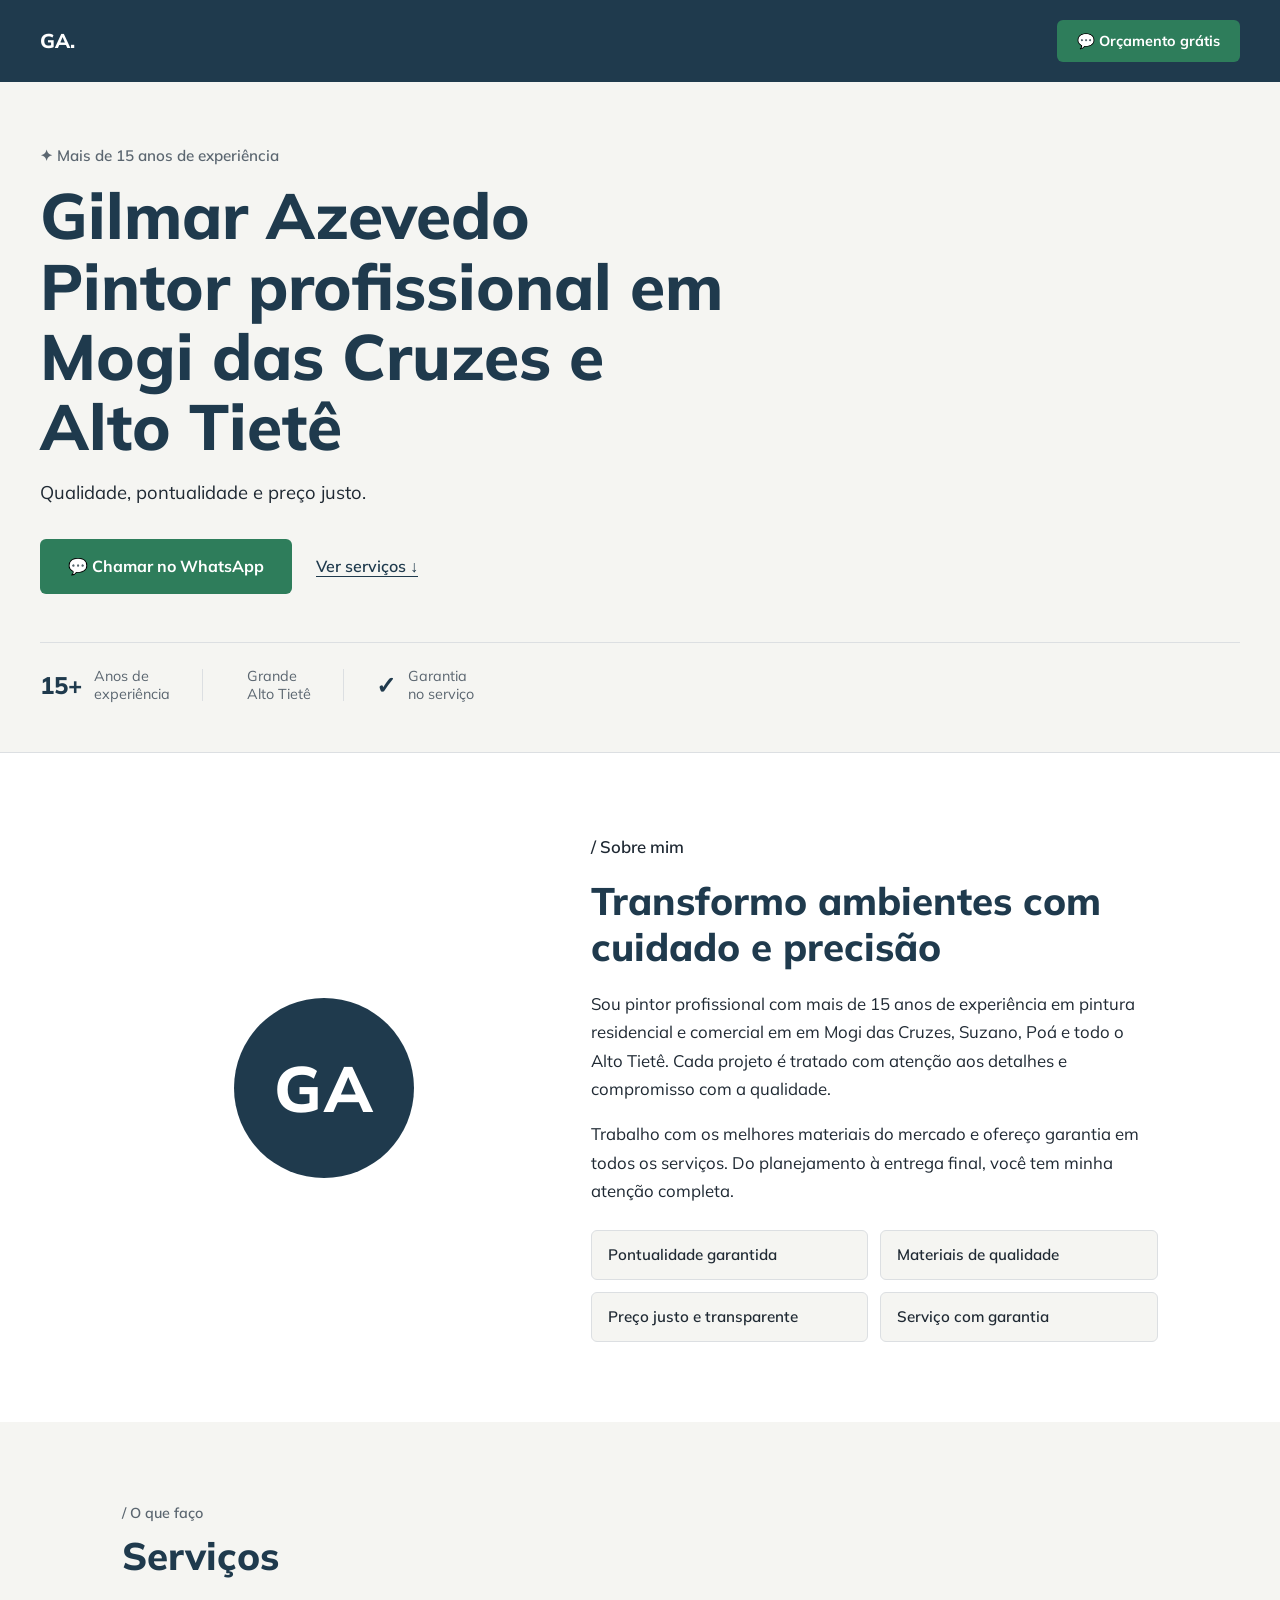
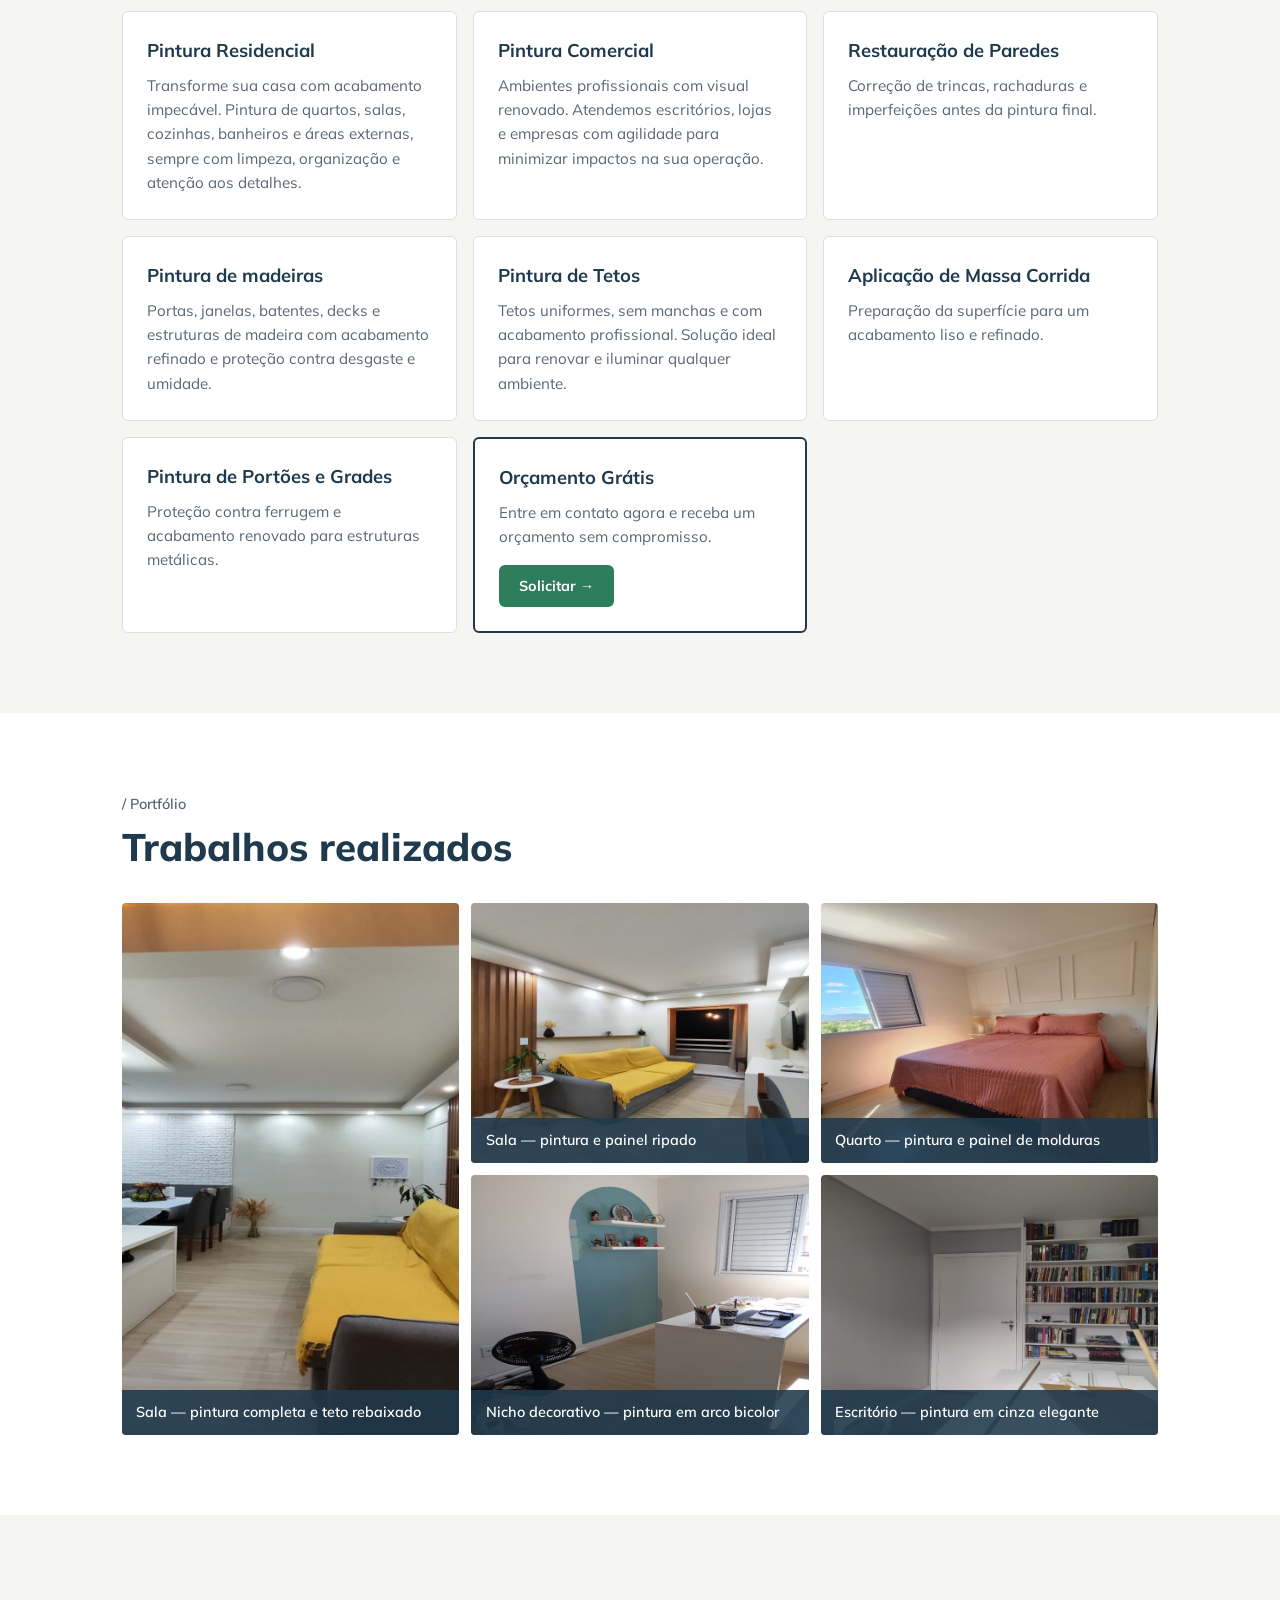
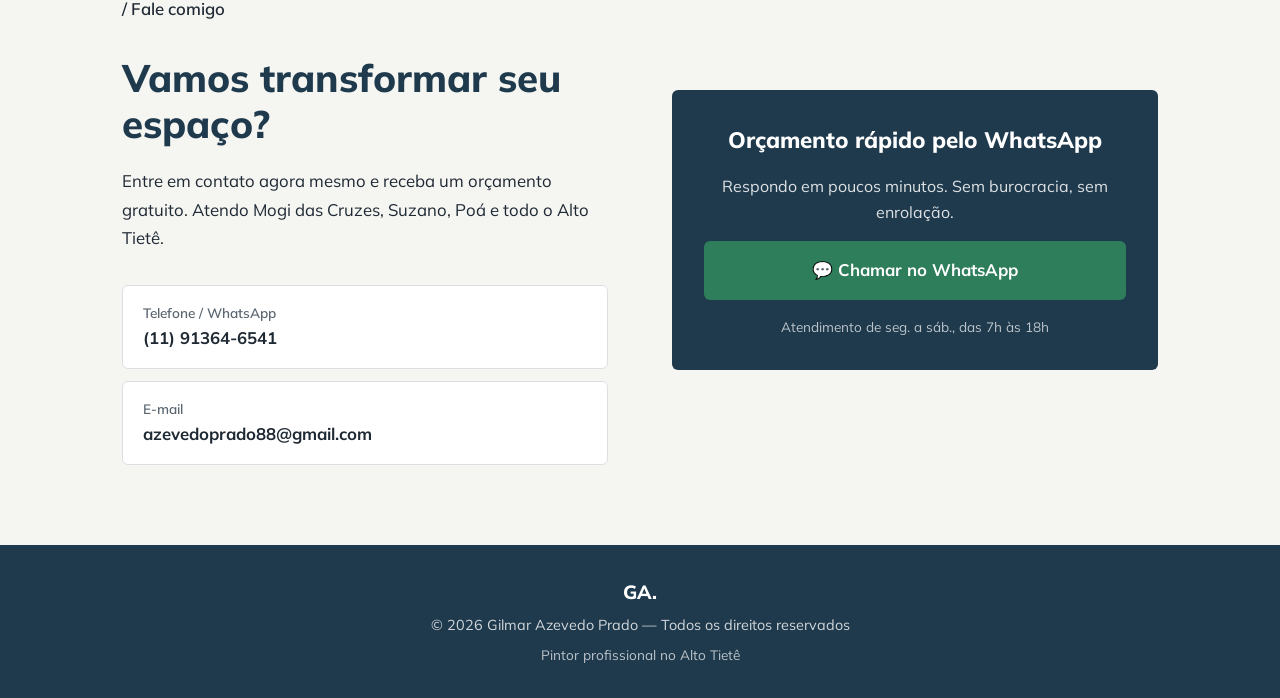
==== commit ef2b922d: "atualizando lista de serviços" ====
--- a/index.html
+++ b/index.html
@@ -93,27 +93,37 @@
                     <div class="servico-card">
                         <div class="servico-icon"></div>
                         <h3>Pintura Residencial</h3>
-                        <p>Quartos, salas, cozinhas e banheiros. Resultado impecável para seu lar.</p>
+                        <p>Transforme sua casa com acabamento impecável. Pintura de quartos, salas, cozinhas, banheiros e áreas externas, sempre com limpeza, organização e atenção aos detalhes.</p>
                     </div>
                     <div class="servico-card">
                         <div class="servico-icon"></div>
                         <h3>Pintura Comercial</h3>
-                        <p>Escritórios, lojas e espaços corporativos com acabamento profissional.</p>
-                    </div>
-                    <div class="servico-card">
-                        <div class="servico-icon"></div>
-                        <h3>Pintura de Fachadas</h3>
-                        <p>Revitalização completa da fachada do seu imóvel com proteção duradoura.</p>
-                    </div>
-                    <div class="servico-card">
-                        <div class="servico-icon"></div>
-                        <h3>Textura e Grafiato</h3>
-                        <p>Acabamentos diferenciados para valorizar ainda mais o seu espaço.</p>
+                        <p>Ambientes profissionais com visual renovado. Atendemos escritórios, lojas e empresas com agilidade para minimizar impactos na sua operação.</p>
+                    </div>
+                    <div class="servico-card">
+                        <div class="servico-icon"></div>
+                        <h3>Restauração de Paredes</h3>
+                        <p>Correção de trincas, rachaduras e imperfeições antes da pintura final.</p>
+                    </div>
+                    <div class="servico-card">
+                        <div class="servico-icon"></div>
+                        <h3>Pintura de madeiras</h3>
+                        <p>Portas, janelas, batentes, decks e estruturas de madeira com acabamento refinado e proteção contra desgaste e umidade.</p>
                     </div>
                     <div class="servico-card">
                         <div class="servico-icon"></div>
                         <h3>Pintura de Tetos</h3>
-                        <p>Tetos claros e bem acabados que transformam qualquer ambiente.</p>
+                        <p>Tetos uniformes, sem manchas e com acabamento profissional. Solução ideal para renovar e iluminar qualquer ambiente.</p>
+                    </div>
+                    <div class="servico-card">
+                        <div class="servico-icon"></div>
+                        <h3>Aplicação de Massa Corrida</h3>
+                        <p>Preparação da superfície para um acabamento liso e refinado.</p>
+                    </div>
+                    <div class="servico-card">
+                        <div class="servico-icon"></div>
+                        <h3>Pintura de Portões e Grades</h3>
+                        <p>Proteção contra ferrugem e acabamento renovado para estruturas metálicas.</p>
                     </div>
                     <div class="servico-card destaque">
                         <div class="servico-icon"></div>
